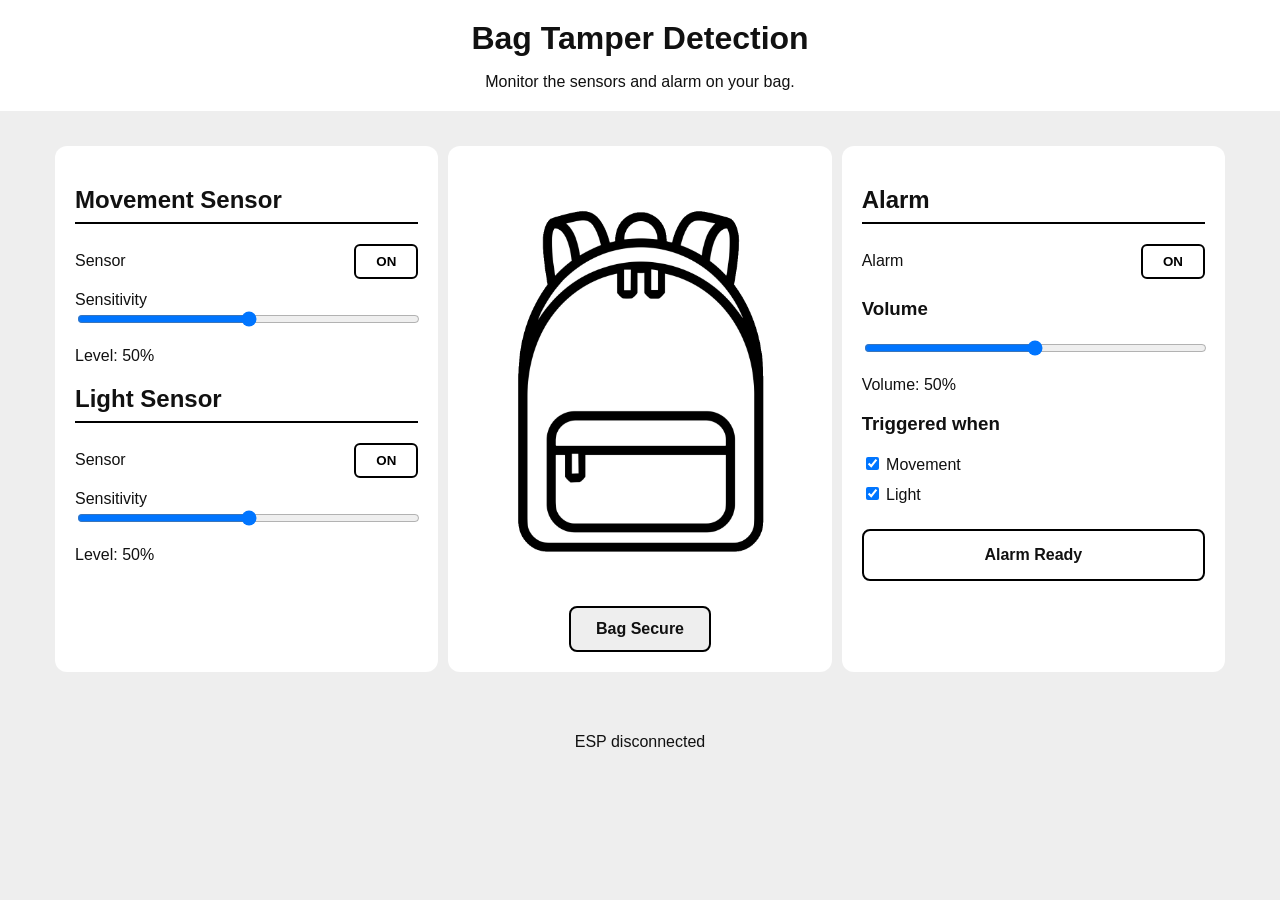
==== index.html @ 3ef17638 "Frontend v1 c++ not yet intergrated" ====
<!doctype html>
<html lang="en">
    <head>
        <!-- Set up the webpage and allow it to resize on different screens -->
        <meta charset="UTF-8" />
        <meta name="viewport" content="width=device-width, initial-scale=1.0" />
        <title>Bag Tamper Detection</title>

        <!-- Connect the HTML to the CSS file -->
        <link rel="stylesheet" href="style.css" />
    </head>

    <body>

        <!-- Display the title and description at the top -->
        <header>
            <h1 class="title">Bag Tamper Detection</h1>
            <p>Monitor the sensors and alarm on your bag.</p>
        </header>

        <!-- Main container that uses Flexbox to arrange the sections -->
        <main class="flex-container">

            <!-- Settings for the movement and light sensors -->
            <div class="flex-item settings">

                <h2>Movement Sensor</h2>

                <!-- Button to turn the movement sensor on or off -->
                <div class="sensor-row">
                    <span>Sensor</span>
                    <button id="movementButton" onclick="toggleMovement()">ON</button>
                </div>

                <!-- Slider to change the movement sensitivity from 0 to 100 -->
                <label for="movementSensitivity">Sensitivity</label>
                <input
                    type="range"
                    id="movementSensitivity"
                    min="0"
                    max="100"
                    value="50"
                    oninput="updateMovementSensitivity(this)"
                />

                <!-- Show the value selected on the slider -->
                <p>Level: <output id="movementValue">50</output>%</p>

                <h2>Light Sensor</h2>

                <!-- Button to turn the light sensor on or off -->
                <div class="sensor-row">
                    <span>Sensor</span>
                    <button id="lightButton" onclick="toggleLight()">ON</button>
                </div>

                <!-- Slider to change the light sensitivity -->
                <label for="lightSensitivity">Sensitivity</label>
                <input
                    type="range"
                    id="lightSensitivity"
                    min="0"
                    max="100"
                    value="50"
                    oninput="updateLightSensitivity(this)"
                />

                <!-- Display the current light sensitivity value -->
                <p>Level: <output id="lightValue">50</output>%</p>

            </div>

            <!-- Show the bag image in the centre of the webpage -->
            <div class="flex-item bag-section">

                <div class="bag-image">
                    <img src="backpack.png" alt="Bag">
                </div>

                <!-- Display whether the bag is secure or has been triggered -->
                <div id="bagStatus" class="bag-status">
                    Bag Secure
                </div>

            </div>

            <!-- Controls for the alarm -->
            <div class="flex-item alarm">

                <h2>Alarm</h2>

                <!-- Button to turn the alarm setting on or off -->
                <div class="alarm-control">
                    <span>Alarm</span>
                    <button id="alarmButton" onclick="toggleAlarm()">ON</button>
                </div>

                <h3>Volume</h3>

                <!-- Slider for selecting the alarm volume -->
                <input
                    type="range"
                    id="volumeSlider"
                    min="0"
                    max="100"
                    value="50"
                    oninput="updateVolume(this)"
                />

                <!-- Show the selected volume percentage -->
                <p>Volume: <output id="volumeValue">50</output>%</p>

                <h3>Triggered when</h3>

                <!-- Checkboxes to choose which sensors can trigger the alarm -->
                <div class="trigger-list">
                    <label>
                        <input type="checkbox" id="movementTrigger" checked>
                        Movement
                    </label>

                    <label>
                        <input type="checkbox" id="lightTrigger" checked>
                        Light
                    </label>
                </div>

                <!-- Show whether the alarm is ready or turned off -->
                <div id="alarmStatus" class="alarm-status">
                    Alarm Ready
                </div>

            </div>

        </main>

        <!-- Show the connection status between the webpage and ESP32 -->
        <footer>
            <p id="connectionStatus">Connecting to ESP...</p>
        </footer>

        <!-- Connect the JavaScript file so the buttons and sliders work -->
        <script src="script.js"></script>
    </body>
</html>
---- style.css ----
/* Set the font and centre the text */
html {
    font-family: Verdana, Geneva, Tahoma, sans-serif;
    text-align: center;
}

/* Include padding and borders in the element's total size */
* {
    box-sizing: border-box;
}

/* Set the background colour and remove the default margin */
body {
    margin: 0;
    background-color: #eeeeee;
    color: #111111;
}

/* Style the top section of the webpage */
header {
    background-color: white;
    padding: 20px;
}

/* Set the size and spacing of the main title */
.title {
    margin: 0;
    font-size: 32px;
}

/* Remove the bottom space under the header paragraph */
header p {
    margin-bottom: 0;
}

/* Use Flexbox to arrange the main sections */
.flex-container {
    display: flex;
    flex-wrap: wrap;
    max-width: 1200px;
    margin: 20px auto;
    padding: 10px;
}

/* Give each section a white background and space around its content */
.flex-item {
    background-color: white;
    padding: 20px;
    margin: 5px;
    border-radius: 12px;
    flex: 1;
    min-width: 250px;
}

/* Align the sensor settings to the left */
.settings {
    text-align: left;
}

/* Add a line underneath the settings headings */
.settings h2 {
    border-bottom: 2px solid black;
    padding-bottom: 8px;
}

/* Arrange the sensor names and buttons in a row */
.sensor-row,
.alarm-control {
    display: flex;
    justify-content: space-between;
    align-items: center;
    margin: 12px 0;
}

/* Style the buttons */
button {
    border: 2px solid black;
    background-color: white;
    padding: 8px 20px;
    border-radius: 6px;
    font-weight: bold;
    cursor: pointer;
}

/* Change the button background when the mouse is over it */
button:hover {
    background-color: #dddddd;
}

/* Make the sliders fill the available width */
input[type="range"] {
    width: 100%;
}

/* Centre the bag image and its section content */
.bag-section {
    display: flex;
    flex-direction: column;
    align-items: center;
    justify-content: center;
}

/* Set the size of the area containing the bag image */
.bag-image {
    width: 100%;
    max-width: 360px;
    height: 430px;
    display: flex;
    justify-content: center;
    align-items: center;
}

/* Make the image fit inside its container without stretching */
.bag-image img {
    width: 100%;
    max-height: 100%;
    object-fit: contain;
}

/* Style the status message shown underneath the bag */
.bag-status {
    border: 2px solid black;
    border-radius: 8px;
    padding: 12px 25px;
    margin-top: 10px;
    font-weight: bold;
    background-color: #eeeeee;
}

/* Align the alarm settings to the left */
.alarm {
    text-align: left;
}

/* Add a line underneath the alarm heading */
.alarm h2 {
    border-bottom: 2px solid black;
    padding-bottom: 8px;
}

/* Stack the alarm trigger options vertically */
.trigger-list {
    display: flex;
    flex-direction: column;
    gap: 10px;
}

/* Show that the trigger options can be clicked */
.trigger-list label {
    cursor: pointer;
}

/* Style the alarm status message */
.alarm-status {
    text-align: center;
    border: 2px solid black;
    border-radius: 8px;
    padding: 15px;
    margin-top: 25px;
    font-weight: bold;
}

/* Add space around the connection message at the bottom */
footer {
    text-align: center;
    padding: 10px;
}

/* Adjust the layout for smaller screens */
@media (max-width: 700px) {
    /* Make each section take up the full width */
    .flex-item {
        flex: 100%;
    }

    /* Move the bag section above the other sections */
    .bag-section {
        order: -1;
    }

    /* Make the bag image area shorter */
    .bag-image {
        height: 350px;
    }

    /* Make the title smaller so it fits on the screen */
    .title {
        font-size: 25px;
    }
}
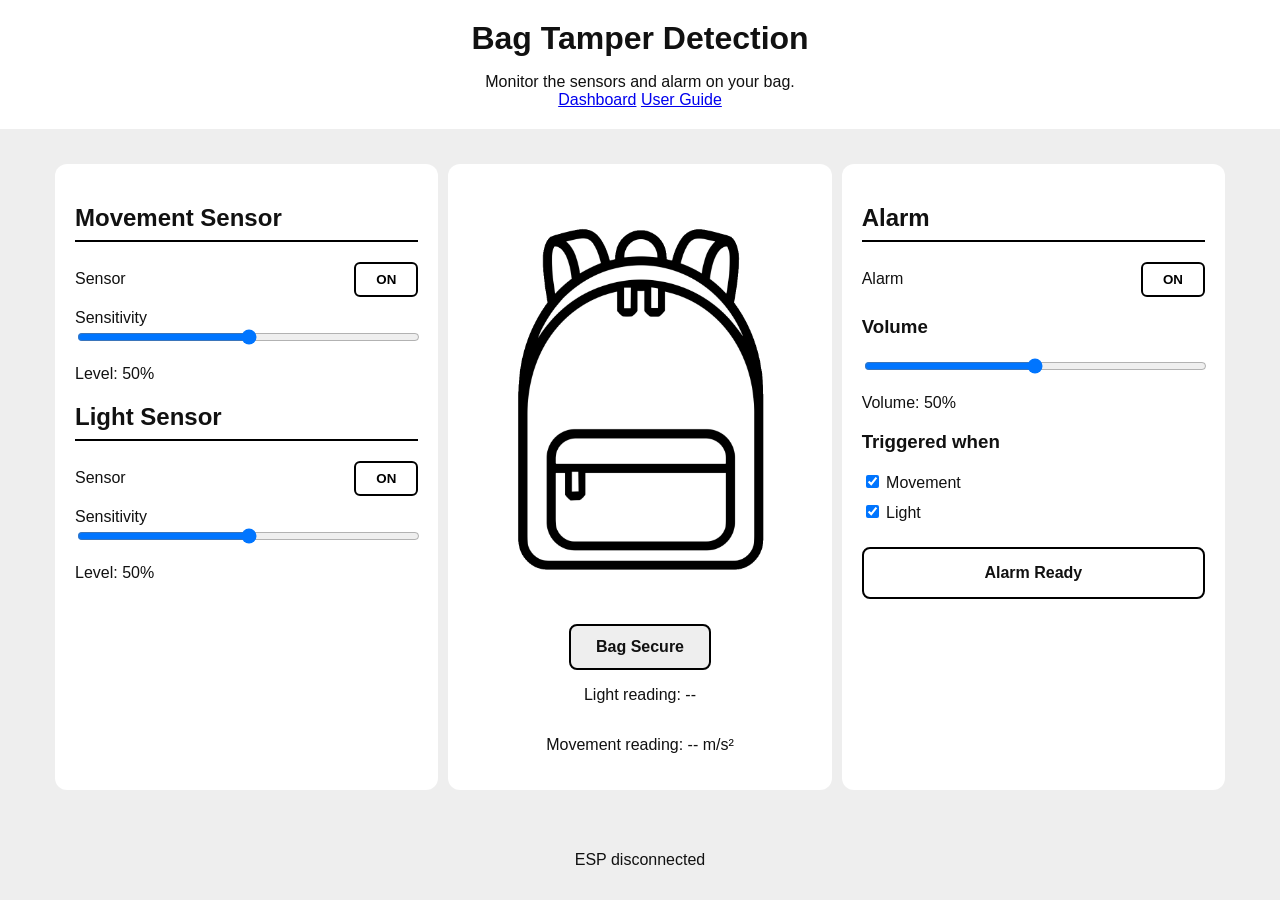
==== commit fdb7b780: "Add navigation and sensor reading display" ====
--- a/index.html
+++ b/index.html
@@ -16,7 +16,15 @@
         <header>
             <h1 class="title">Bag Tamper Detection</h1>
             <p>Monitor the sensors and alarm on your bag.</p>
+
+            <!-- Simple link to the second page explaining the system -->
+            <nav>
+                <a href="index.html" aria-current="page">Dashboard</a>
+                <a href="guide.html">User Guide</a>
+            </nav>
         </header>
+
+        <!-- The main page has three sections for settings, bag status and alarm. -->
 
         <!-- Main container that uses Flexbox to arrange the sections -->
         <main class="flex-container">
@@ -34,6 +42,7 @@
 
                 <!-- Slider to change the movement sensitivity from 0 to 100 -->
                 <label for="movementSensitivity">Sensitivity</label>
+
                 <input
                     type="range"
                     id="movementSensitivity"
@@ -41,6 +50,7 @@
                     max="100"
                     value="50"
                     oninput="updateMovementSensitivity(this)"
+                    onchange="saveMovementSensitivity()"
                 />
 
                 <!-- Show the value selected on the slider -->
@@ -56,6 +66,7 @@
 
                 <!-- Slider to change the light sensitivity -->
                 <label for="lightSensitivity">Sensitivity</label>
+
                 <input
                     type="range"
                     id="lightSensitivity"
@@ -63,6 +74,7 @@
                     max="100"
                     value="50"
                     oninput="updateLightSensitivity(this)"
+                    onchange="saveLightSensitivity()"
                 />
 
                 <!-- Display the current light sensitivity value -->
@@ -81,6 +93,16 @@
                 <div id="bagStatus" class="bag-status">
                     Bag Secure
                 </div>
+
+                <!-- Show sensor readings sent from the ESP32 -->
+                <p class="readings">
+                    Light reading: <span id="lightReading">--</span>
+                </p>
+
+                <p class="readings">
+                    Movement reading:
+                    <span id="movementReading">--</span> m/s²
+                </p>
 
             </div>
 
@@ -105,6 +127,7 @@
                     max="100"
                     value="50"
                     oninput="updateVolume(this)"
+                    onchange="saveVolume()"
                 />
 
                 <!-- Show the selected volume percentage -->
@@ -114,6 +137,7 @@
 
                 <!-- Checkboxes to choose which sensors can trigger the alarm -->
                 <div class="trigger-list">
+
                     <label>
                         <input type="checkbox" id="movementTrigger" checked>
                         Movement
@@ -123,6 +147,7 @@
                         <input type="checkbox" id="lightTrigger" checked>
                         Light
                     </label>
+
                 </div>
 
                 <!-- Show whether the alarm is ready or turned off -->
@@ -141,5 +166,6 @@
 
         <!-- Connect the JavaScript file so the buttons and sliders work -->
         <script src="script.js"></script>
+
     </body>
 </html>
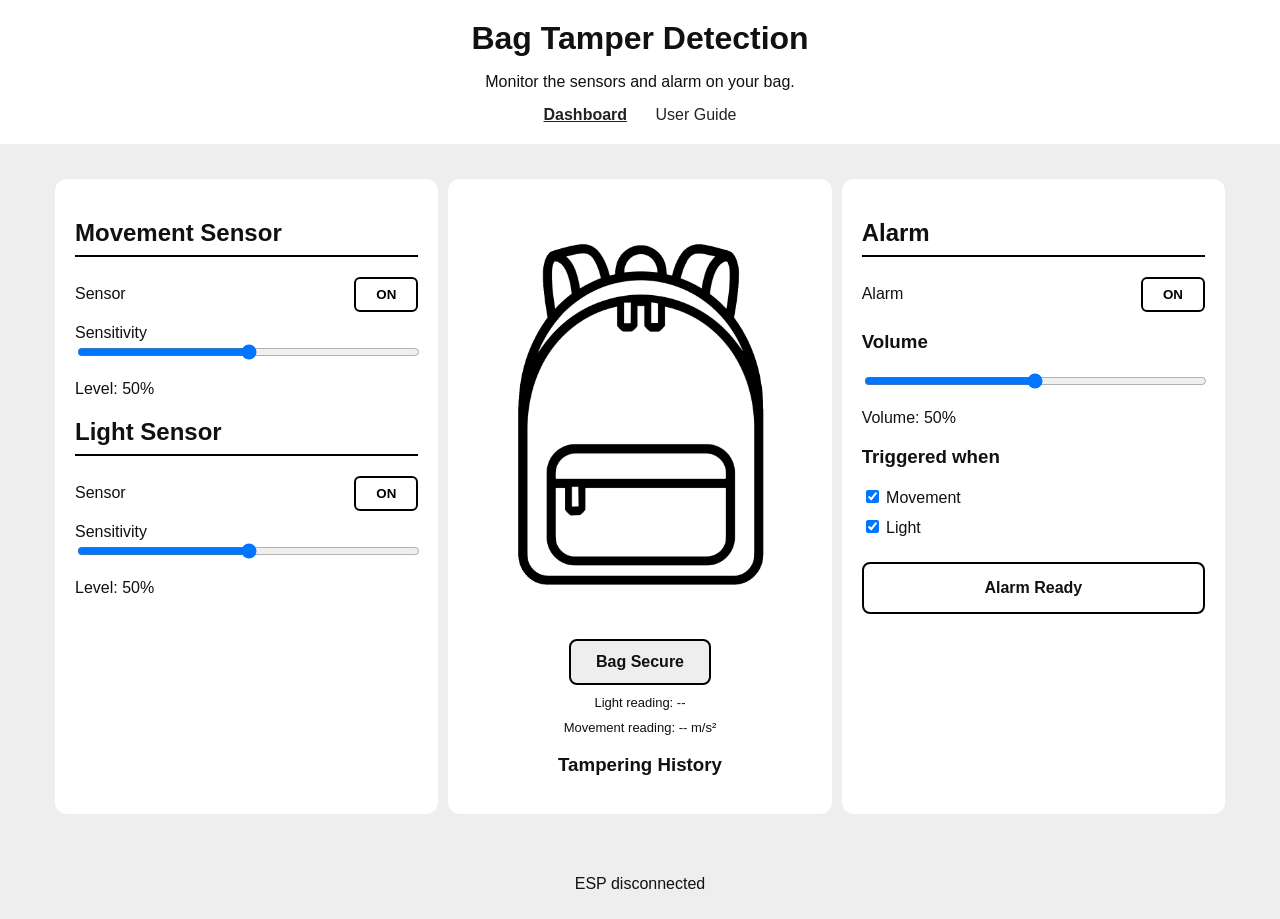
==== commit 0da5d683: "Add tampering history section to index.html" ====
--- a/index.html
+++ b/index.html
@@ -97,6 +97,7 @@
                 <!-- Show sensor readings sent from the ESP32 -->
                 <p class="readings">
                     Light reading: <span id="lightReading">--</span>
+                    
                 </p>
 
                 <p class="readings">
@@ -104,6 +105,11 @@
                     <span id="movementReading">--</span> m/s²
                 </p>
 
+                <!-- Show the most recent times when tampering was detected -->
+                <div class="history-section">
+                    <h3>Tampering History</h3>
+                    <ul id="tamperHistory"></ul>
+                </div>
             </div>
 
             <!-- Controls for the alarm -->
@@ -169,3 +175,4 @@
 
     </body>
 </html>
+
--- a/style.css
+++ b/style.css
@@ -31,6 +31,27 @@
 /* Remove the bottom space under the header paragraph */
 header p {
     margin-bottom: 0;
+}
+
+/* Style the links between the dashboard and user guide */
+nav {
+    margin-top: 15px;
+}
+
+nav a {
+    margin: 0 12px;
+    color: #222222;
+    text-decoration: none;
+}
+
+nav a:hover {
+    text-decoration: underline;
+}
+
+/* Show which webpage the user is currently viewing */
+nav a[aria-current="page"] {
+    font-weight: bold;
+    text-decoration: underline;
 }
 
 /* Use Flexbox to arrange the main sections */
@@ -127,6 +148,19 @@
     background-color: #eeeeee;
 }
 
+/* Turn the bag status red when tampering is detected */
+.bag-status.warning {
+    background-color: #ffcccc;
+    border-color: #cc3333;
+    color: #990000;
+}
+
+/* Show the light and movement readings under the bag */
+.readings {
+    font-size: 13px;
+    margin: 10px 0 0;
+}
+
 /* Align the alarm settings to the left */
 .alarm {
     text-align: left;
@@ -166,6 +200,32 @@
     padding: 10px;
 }
 
+/* Keep the user guide centred and easy to read */
+.guide-content {
+    max-width: 800px;
+    margin: 20px auto;
+    padding: 10px;
+}
+
+/* Give each guide section a white background */
+.guide-content section {
+    background: white;
+    padding: 20px;
+    margin-bottom: 15px;
+    border-radius: 12px;
+    text-align: left;
+}
+
+/* Make the instructions easier to read */
+.guide-content p {
+    line-height: 1.6;
+}
+
+/* Add space around the link back to the dashboard */
+.back-link {
+    margin: 20px 0;
+}
+
 /* Adjust the layout for smaller screens */
 @media (max-width: 700px) {
     /* Make each section take up the full width */
@@ -187,4 +247,4 @@
     .title {
         font-size: 25px;
     }
-}+}
